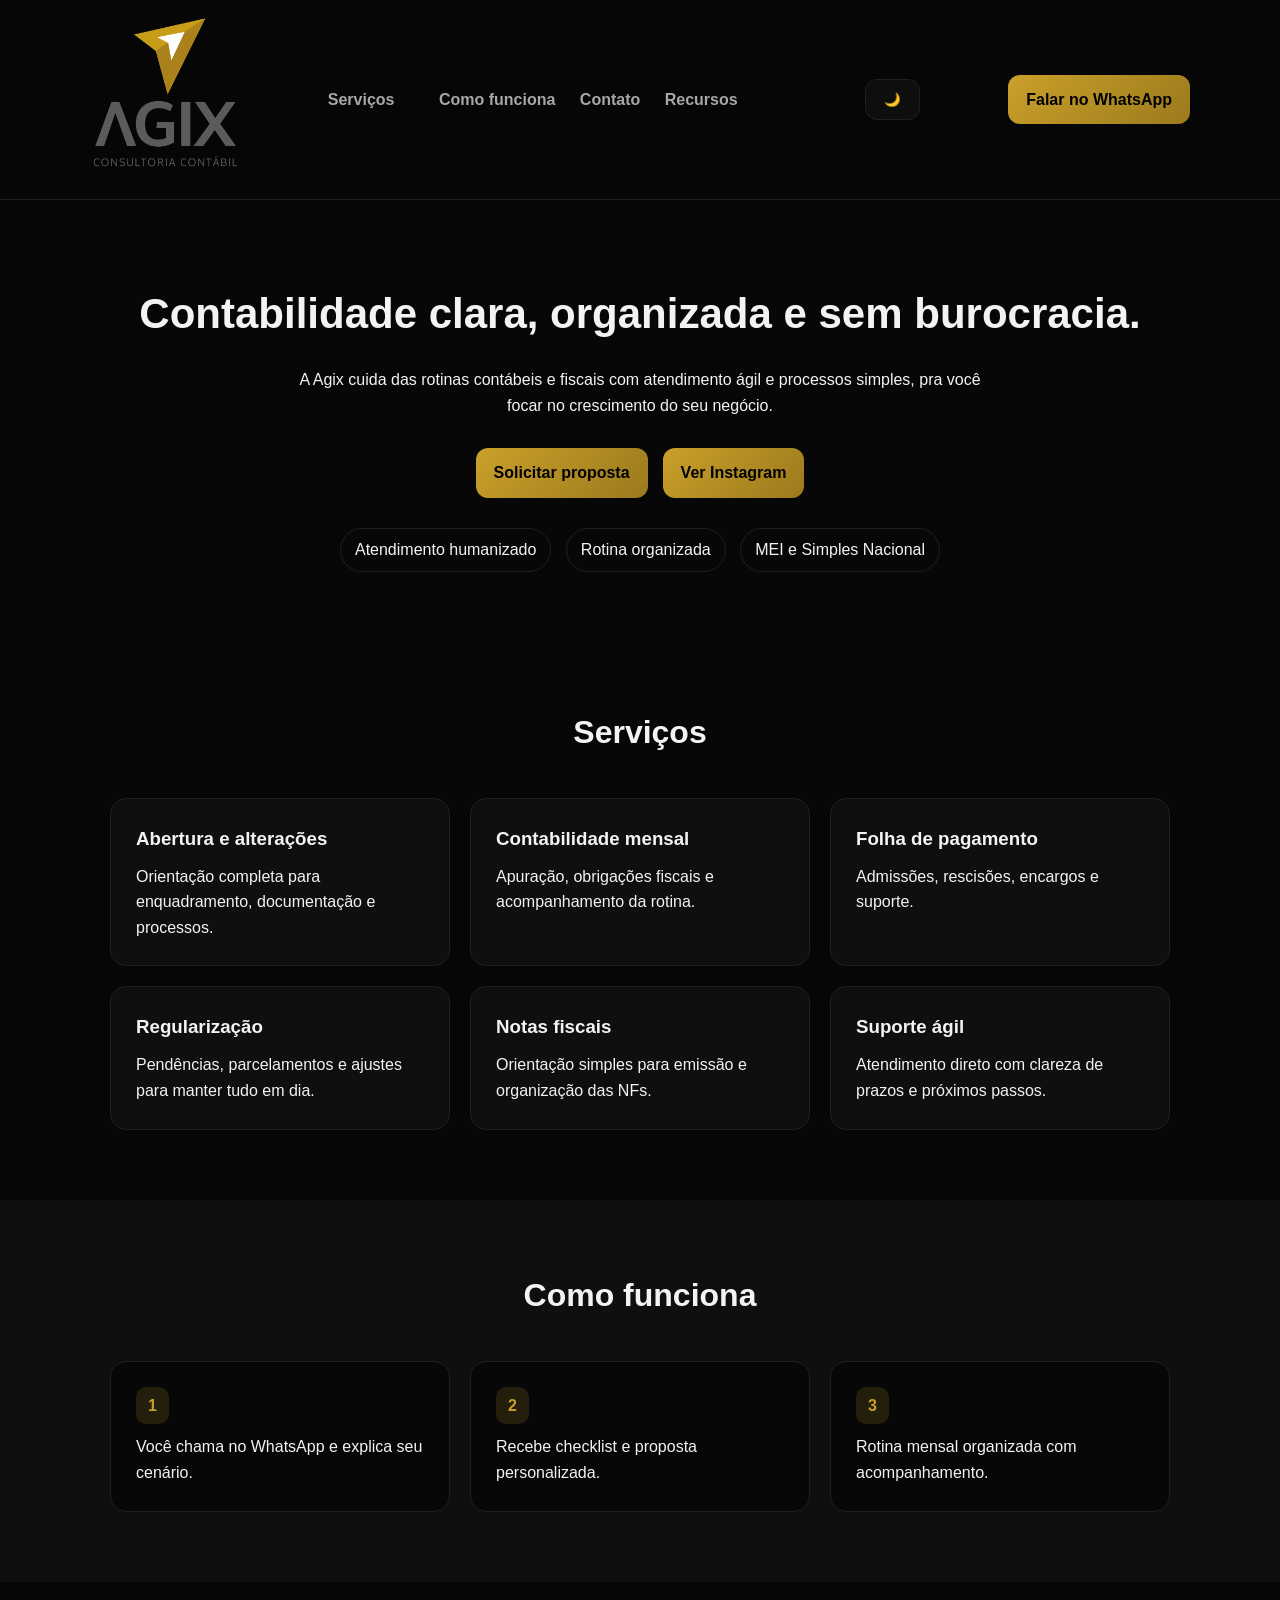
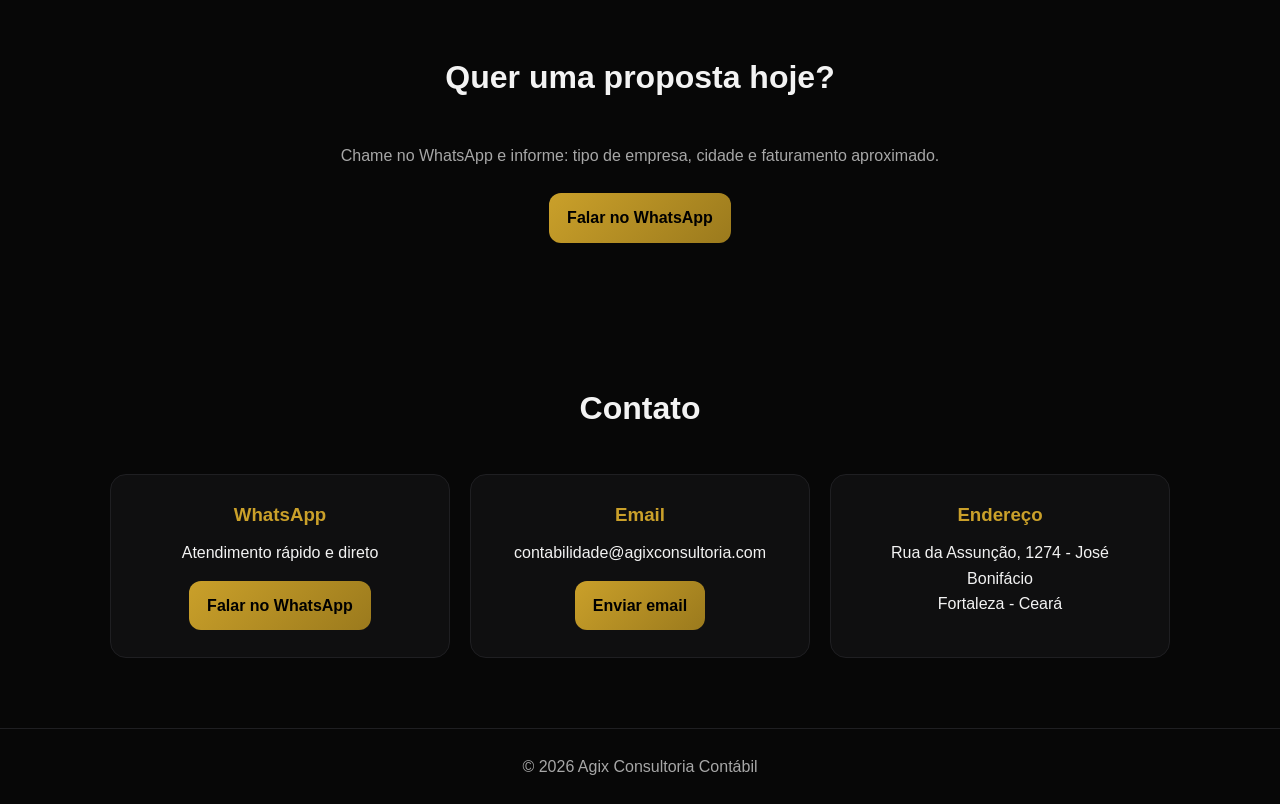
==== index.html @ efadfe0a "commit 2" ====
<!DOCTYPE html>
<html lang="pt-br">

<head>
    <meta charset="UTF-8">
    <meta name="viewport" content="width=device-width, initial-scale=1.0">
    <title>Agix Consultoria Contábil</title>
    <meta name="description" content="Agix Consultoria Contábil – contabilidade clara, organizada e sem burocracia.">

    <!-- CSS externo -->
    <link rel="stylesheet" href="style.css">

    <script>
        // Apply theme immediately to prevent flickering
        const currentTheme = localStorage.getItem('theme') || 'dark';
        if (currentTheme === 'light') {
            document.body.classList.add('light-mode');
        }
    </script>
</head>

<body>

    <!-- HEADER -->
    <header class="header">
        <div class="container header-content">
            <a href="index.html" class="brand">
                <img src="/assets/logo.png" alt="Agix Consultoria Contábil" class="logo">
            </a>
            <nav class="nav">
                <div class="dropdown">
                    <a href="#" class="dropbtn">Serviços</a>
                    <div class="dropdown-content">
                        <a href="abrir-empresa.html">Abrir empresa</a>
                    </div>
                </div>
                <a href="#como-funciona">Como funciona</a>
                <a href="#contato">Contato</a>
                <div class="dropdown">
                    <a href="#" class="dropbtn">Recursos</a>
                    <div class="dropdown-content">
                        <a href="calculator.html">Calculadora CLT x PJ</a>
                    </div>
                </div>
            </nav>

            <button id="theme-toggle" type="button" class="btn theme-toggle-btn" aria-label="Alternar tema">🌙</button>

            <a class="btn btn-primary" href="https://wa.me/55SEUNUMEROAQUI" target="_blank">
                Falar no WhatsApp
            </a>
        </div>
    </header>

    <!-- HERO -->
    <section class="hero">
        <div class="container hero-content">
            <h1>Contabilidade clara, organizada e sem burocracia.</h1>

            <p>
                A Agix cuida das rotinas contábeis e fiscais com atendimento ágil e processos simples,
                pra você focar no crescimento do seu negócio.
            </p>

            <div class="hero-buttons">
                <a class="btn btn-primary" href="https://wa.me/55SEUNUMEROAQUI" target="_blank">
                    Solicitar proposta
                </a>

                <a class="btn btn-secondary" href="https://www.instagram.com/agixconsultoria/" target="_blank">
                    Ver Instagram
                </a>
            </div>

            <div class="hero-tags">
                <span>Atendimento humanizado</span>
                <span>Rotina organizada</span>
                <span>MEI e Simples Nacional</span>
            </div>
        </div>
    </section>

    <!-- SERVIÇOS -->
    <section id="servicos" class="section offset">
        <div class="container">
            <h2>Serviços</h2>

            <div class="grid">
                <div class="card">
                    <h3>Abertura e alterações</h3>
                    <p>Orientação completa para enquadramento, documentação e processos.</p>
                </div>

                <div class="card">
                    <h3>Contabilidade mensal</h3>
                    <p>Apuração, obrigações fiscais e acompanhamento da rotina.</p>
                </div>

                <div class="card">
                    <h3>Folha de pagamento</h3>
                    <p>Admissões, rescisões, encargos e suporte.</p>
                </div>

                <div class="card">
                    <h3>Regularização</h3>
                    <p>Pendências, parcelamentos e ajustes para manter tudo em dia.</p>
                </div>

                <div class="card">
                    <h3>Notas fiscais</h3>
                    <p>Orientação simples para emissão e organização das NFs.</p>
                </div>

                <div class="card">
                    <h3>Suporte ágil</h3>
                    <p>Atendimento direto com clareza de prazos e próximos passos.</p>
                </div>
            </div>
        </div>
    </section>

    <!-- COMO FUNCIONA -->
    <section id="como-funciona" class="section section-dark offset">
        <div class="container">
            <h2>Como funciona</h2>

            <div class="steps">
                <div class="step">
                    <span>1</span>
                    <p>Você chama no WhatsApp e explica seu cenário.</p>
                </div>

                <div class="step">
                    <span>2</span>
                    <p>Recebe checklist e proposta personalizada.</p>
                </div>

                <div class="step">
                    <span>3</span>
                    <p>Rotina mensal organizada com acompanhamento.</p>
                </div>
            </div>
        </div>
    </section>

    <!-- CONTATO -->
    <section id="contato" class="section">
        <div class="container contact">
            <h2>Quer uma proposta hoje?</h2>
            <p>
                Chame no WhatsApp e informe: tipo de empresa, cidade e faturamento aproximado.
            </p>

            <a class="btn btn-primary" href="https://wa.me/55SEUNUMEROAQUI" target="_blank">
                Falar no WhatsApp
            </a>
        </div>
    </section>

    <!-- CONTATO -->
    <section id="contato" class="section offset">
        <div class="container">
            <h2>Contato</h2>

            <div class="contact-info">
                <div class="contact-item">
                    <h3>WhatsApp</h3>
                    <p>Atendimento rápido e direto</p>
                    <a class="btn btn-primary" href="https://wa.me/55SEUNUMEROAQUI" target="_blank">
                        Falar no WhatsApp
                    </a>
                </div>

                <div class="contact-item">
                    <h3>Email</h3>
                    <p>contabilidade@agixconsultoria.com</p>
                    <a class="btn btn-primary" href="mailto:contabilidade@agixconsultoria.com">
                        Enviar email
                    </a>
                </div>

                <div class="contact-item">
                    <h3>Endereço</h3>
                    <p>Rua da Assunção, 1274 - José Bonifácio<br>Fortaleza - Ceará</p>
                </div>
            </div>
        </div>
    </section>

    <!-- FOOTER -->
    <footer class="footer">
        <div class="container">
            <p>© <span id="year"></span> Agix Consultoria Contábil</p>
        </div>
    </footer>

    <script>
        document.getElementById("year").textContent = new Date().getFullYear();
    </script>

    <script>
        const themeToggle = document.getElementById('theme-toggle');
        const body = document.body;

        if (themeToggle) {
            // Set initial button text based on current theme
            const currentTheme = localStorage.getItem('theme') || 'dark';
            themeToggle.textContent = currentTheme === 'light' ? '☀️' : '🌙';

            // Toggle theme on button click
            themeToggle.addEventListener('click', () => {
                themeToggle.textContent = 'clicked';
                const isLight = body.classList.contains('light-mode');
                if (isLight) {
                    body.classList.remove('light-mode');
                    themeToggle.textContent = '🌙';
                    localStorage.setItem('theme', 'dark');
                } else {
                    body.classList.add('light-mode');
                    themeToggle.textContent = '☀️';
                    localStorage.setItem('theme', 'light');
                }
            });
        }
    </script>

</body>

</html>
---- style.css ----
:root {
    --bg: #070707;
    --surface: #0f0f10;
    --border: #1f1f22;
    --text: #f3f3f3;
    --muted: #a7a7a7;
    --gold: #caa02a;
    --gold-dark: #9b7a1d;
}

/* Light mode */
body.light-mode {
    --bg: #f8f9fa;
    --surface: #ffffff;
    --border: #e9ecef;
    --text: #212529;
    --muted: #6c757d;
    --gold: #caa02a;
    --gold-dark: #9b7a1d;
}

body.light-mode .header {
    background: rgba(255, 255, 255, 0.9);
}

* {
    margin: 0;
    padding: 0;
    box-sizing: border-box;
}

body {
    font-family: Arial, Helvetica, sans-serif;
    background: var(--bg);
    color: var(--text);
    line-height: 1.6;
}

.offset {
    scroll-margin-top: 130px;
}

.container {
    max-width: 1100px;
    margin: 0 auto;
    padding: 0 20px;
}

/* HEADER */
.header {
    position: sticky;
    top: 0;
    background: rgba(7, 7, 7, 0.9);
    border-bottom: 1px solid var(--border);
}

.header-content {
    display: flex;
    align-items: center;
    justify-content: space-between;
    padding: 15px 0;
}

.logo {
    width: 150px;
}

.nav a {
    margin-right: 20px;
    color: var(--muted);
    text-decoration: none;
    font-weight: 600;
}

.nav a:hover {
    color: var(--text);
}

/* DROPDOWN */
.dropdown {
    position: relative;
    display: inline-block;
    margin-right: 20px;
}

.dropbtn {
    color: var(--muted);
    text-decoration: none;
    font-weight: 600;
    cursor: pointer;
}

.dropbtn:hover {
    color: var(--text);
}

.dropdown-content {
    display: none;
    position: absolute;
    background-color: var(--surface);
    min-width: 250px;
    box-shadow: 0px 8px 16px 0px rgba(0, 0, 0, 0.2);
    z-index: 1;
    border: 1px solid var(--border);
    border-radius: 8px;
    opacity: 0;
    transform: translateY(-10px);
    transition: opacity 0.3s ease, transform 0.3s ease;
}

.dropdown-content a {
    color: var(--text);
    padding: 14px 18px;
    text-decoration: none;
    display: block;
    font-weight: 500;
    font-size: 14px;
}

.dropdown-content a:hover {
    background-color: var(--bg);
}

.dropdown:hover .dropdown-content {
    display: block;
    opacity: 1;
    transform: translateY(0);
}

/* BOTÕES */
.btn {
    padding: 12px 18px;
    border-radius: 12px;
    text-decoration: none;
    font-weight: bold;
    display: inline-block;
}

.btn-primary {
    background: linear-gradient(135deg, var(--gold), var(--gold-dark));
    color: #000;
}

.btn-primary:hover {
    opacity: 0.9;
    transition: background 0.3s ease, opacity 0.3s ease, transform 0.3s ease;
    transform: scale(1.05);
}

.btn-secondary {
    background: linear-gradient(135deg, var(--gold), var(--gold-dark));
    color: #000;
}

.btn-secondary:hover {
    opacity: 0.9;
    transition: background 0.3s ease, opacity 0.3s ease, transform 0.3s ease;
    transform: scale(1.05);
}

.theme-toggle-btn {
    border: 1px solid var(--border);
    background: rgba(255, 255, 255, .03);
    color: var(--text);
    transition: all 0.3s ease;
    cursor: pointer;
    position: relative;
    z-index: 11;
}

.theme-toggle-btn:hover {
    background: rgba(255, 255, 255, .05);
    transform: translateY(-2px);
    box-shadow: 0 4px 12px rgba(202, 160, 42, 0.2);
}

/* HERO */
.hero {
    padding: 80px 0 60px;
    text-align: center;
}

.hero h1 {
    font-size: 42px;
    margin-bottom: 20px;
}

.hero p {
    max-width: 700px;
    margin: 0 auto 30px;
}

.hero-buttons {
    display: flex;
    justify-content: center;
    gap: 15px;
    margin-bottom: 25px;
}

.hero-tags span {
    display: inline-block;
    border: 1px solid var(--border);
    padding: 8px 14px;
    border-radius: 999px;
    margin: 5px;
}

/* SEÇÕES */
.section {
    padding: 70px 0;
}

.section-dark {
    background: var(--surface);
}

.section h2 {
    text-align: center;
    font-size: 32px;
    margin-bottom: 40px;
}

/* GRID */
.grid {
    display: grid;
    grid-template-columns: repeat(auto-fit, minmax(260px, 1fr));
    gap: 20px;
}

.card {
    background: var(--surface);
    border: 1px solid var(--border);
    border-radius: 16px;
    padding: 25px;
}

.card h3 {
    margin-bottom: 10px;
}

/* COMO FUNCIONA */
.steps {
    display: flex;
    justify-content: space-between;
    gap: 20px;
}

.step {
    flex: 1;
    background: var(--bg);
    border: 1px solid var(--border);
    border-radius: 16px;
    padding: 25px;
}

.step span {
    display: inline-block;
    background: rgba(202, 160, 42, 0.15);
    color: var(--gold);
    border-radius: 10px;
    padding: 6px 12px;
    margin-bottom: 10px;
    font-weight: bold;
}

/* CONTATO */
.contact-info {
    display: grid;
    grid-template-columns: repeat(auto-fit, minmax(260px, 1fr));
    gap: 20px;
}

.contact-item {
    background: var(--surface);
    border: 1px solid var(--border);
    border-radius: 16px;
    padding: 25px;
    text-align: center;
}

.contact-item h3 {
    margin-bottom: 10px;
    color: var(--gold);
}

.contact-item p {
    margin-bottom: 15px;
}

/* CONTATO */
.contact {
    text-align: center;
}

.contact p {
    color: var(--muted);
    margin-bottom: 25px;
}

/* FOOTER */
.footer {
    border-top: 1px solid var(--border);
    padding: 25px 0;
    text-align: center;
    color: var(--muted);
}

/* RESPONSIVO */
@media (max-width: 900px) {
    .header-content {
        flex-direction: column;
        gap: 15px;
    }

    .steps {
        flex-direction: column;
    }

    .hero h1 {
        font-size: 32px;
    }
}
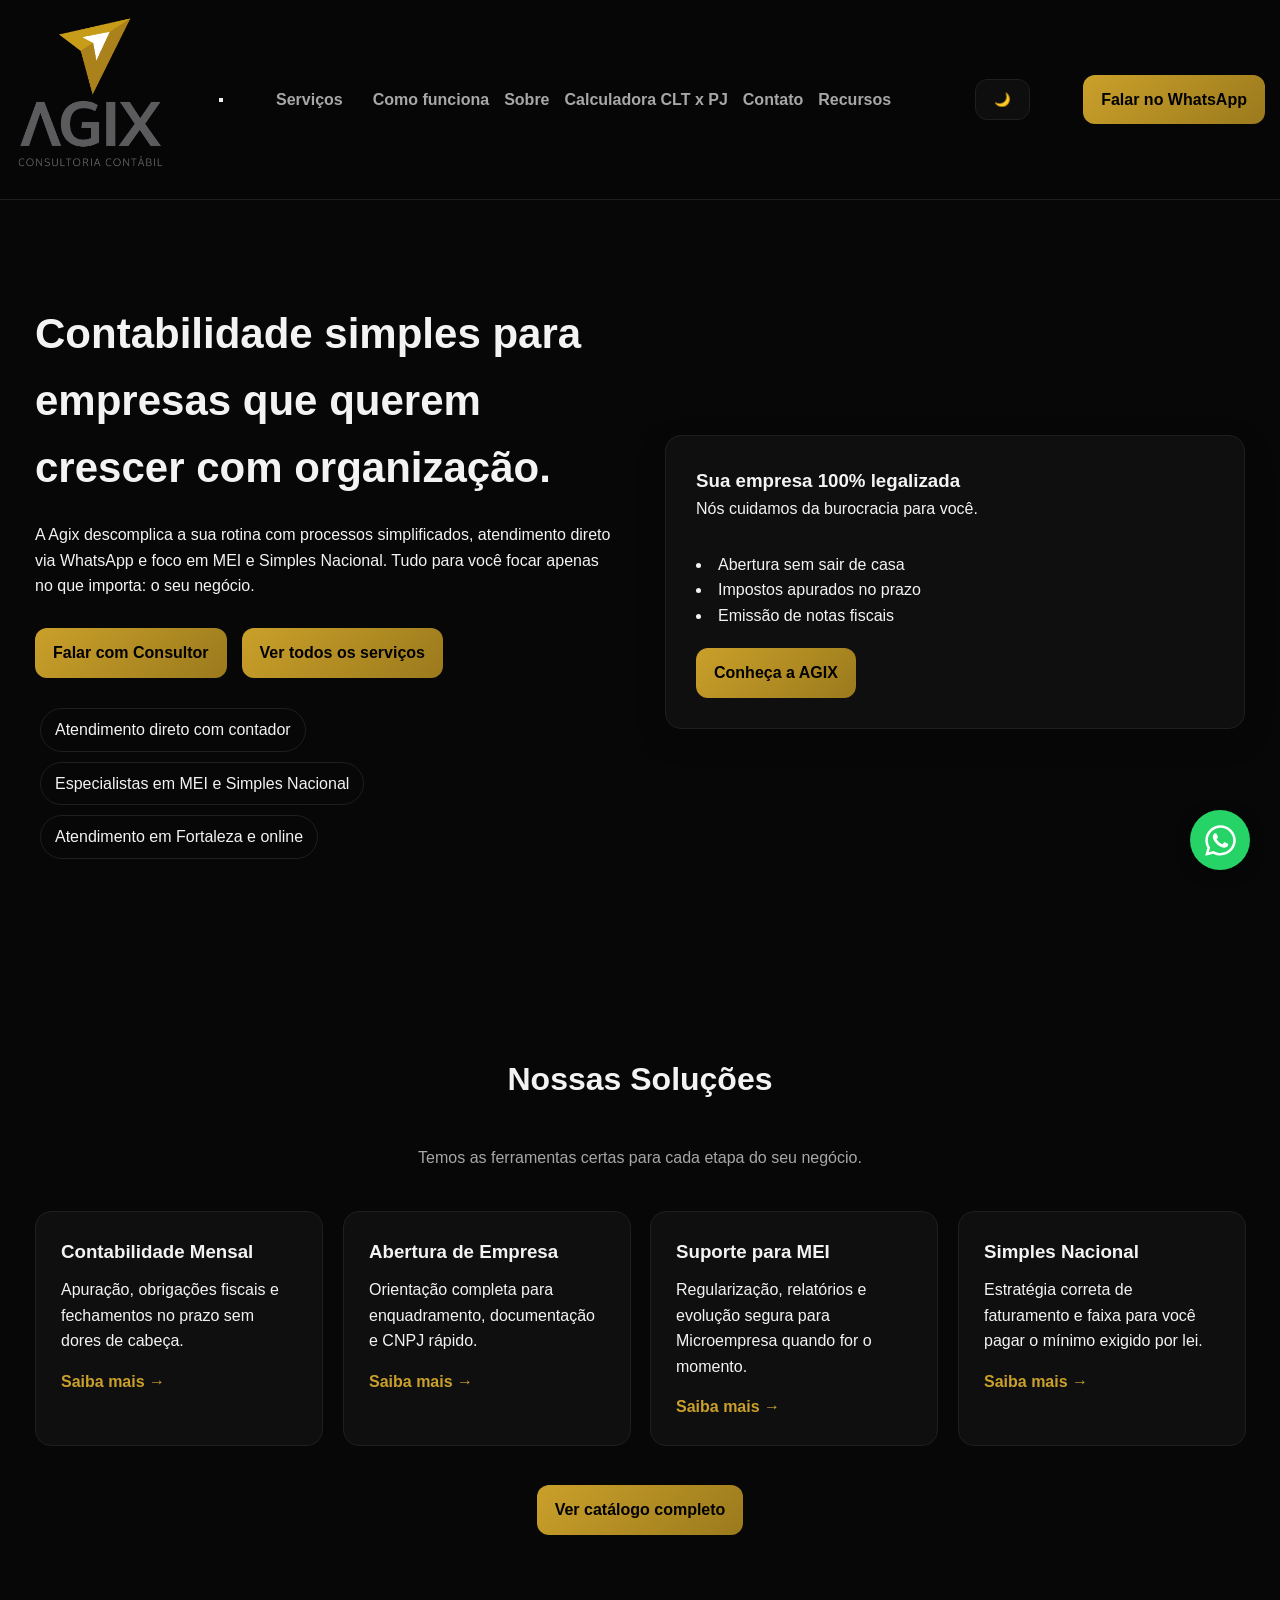
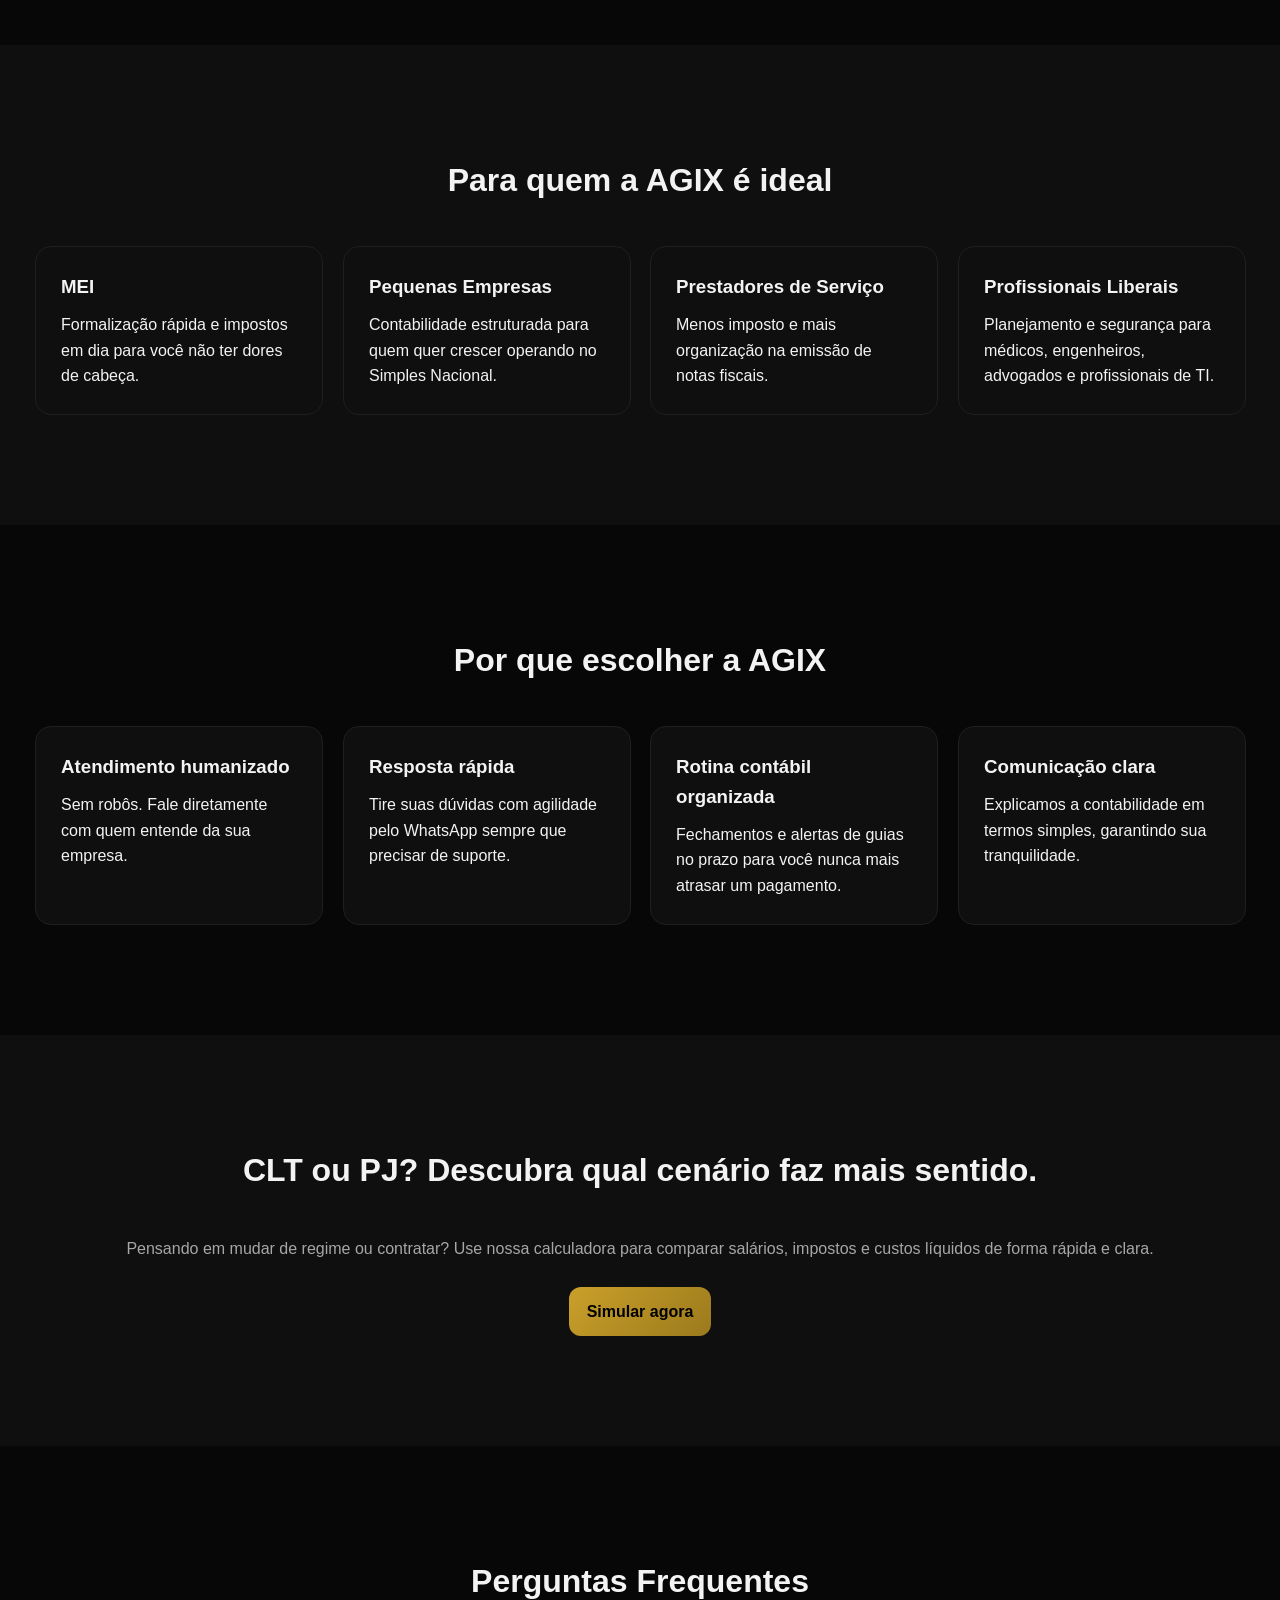
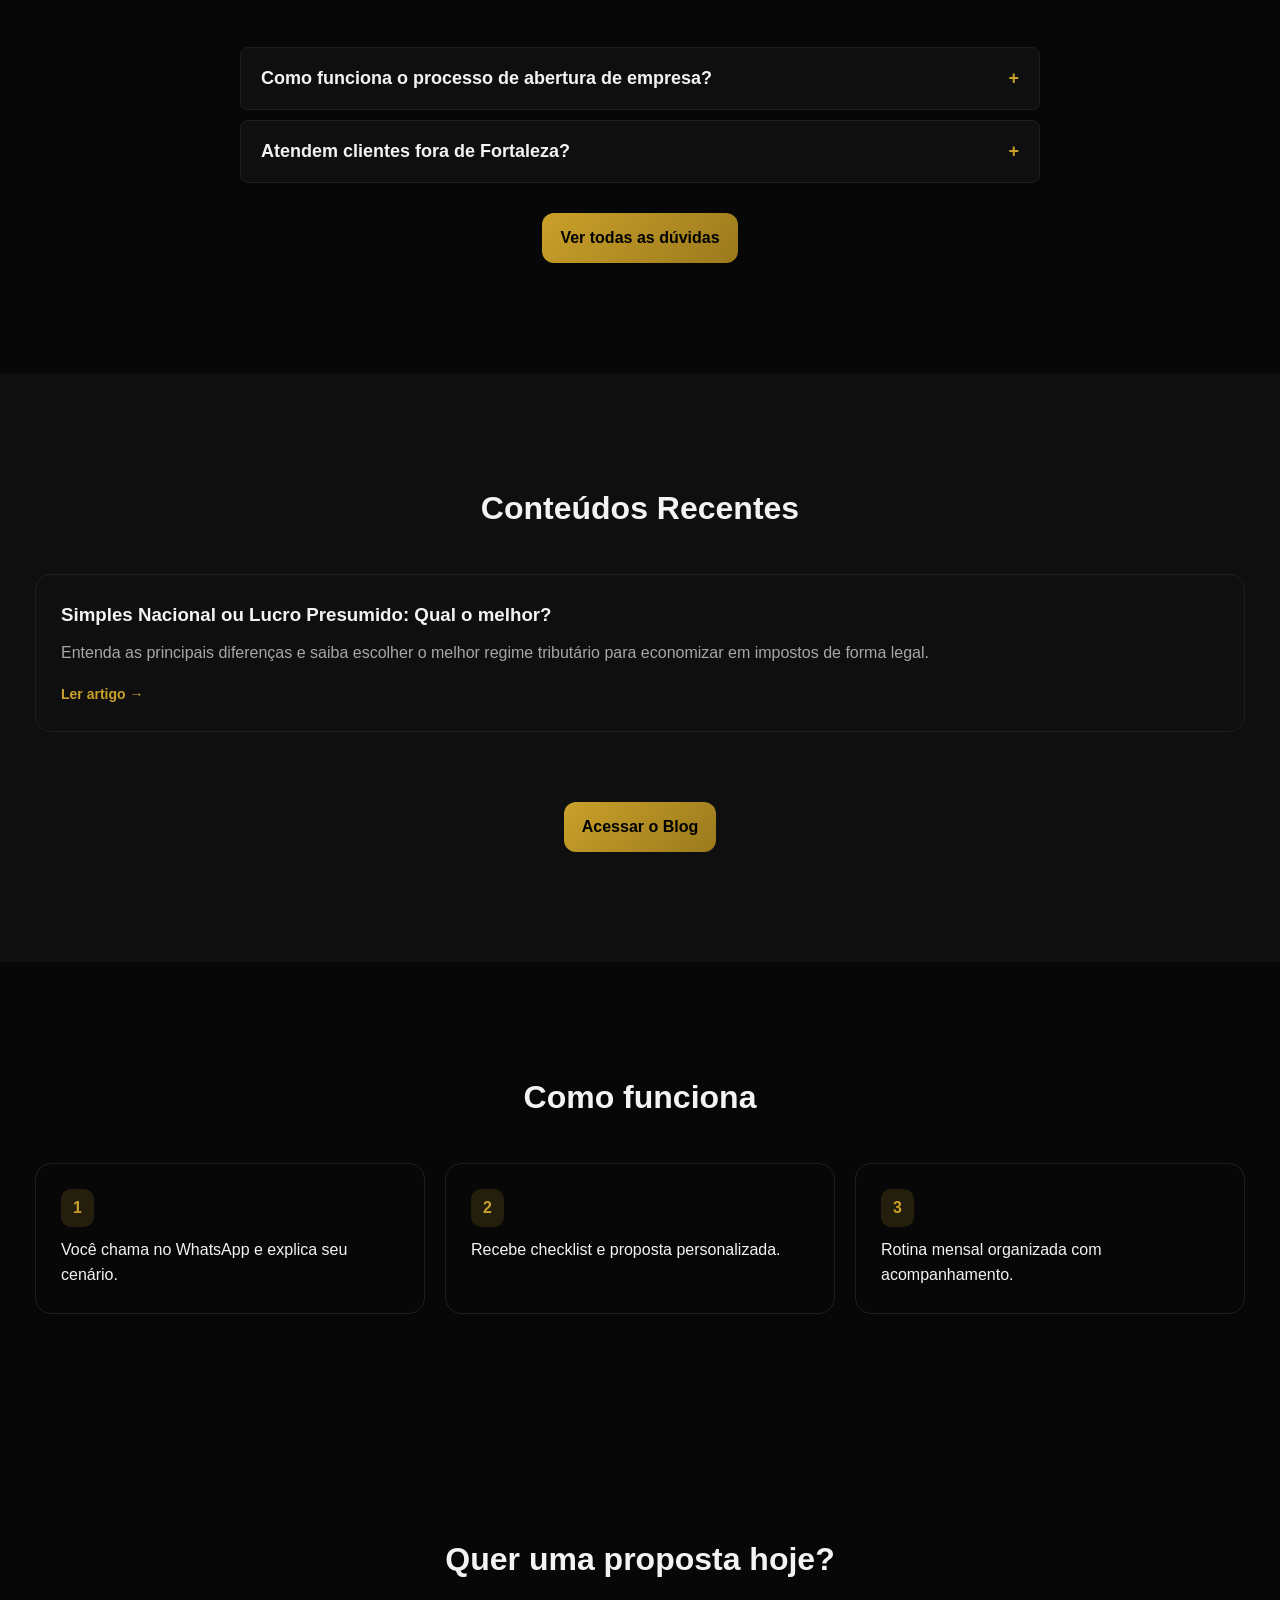
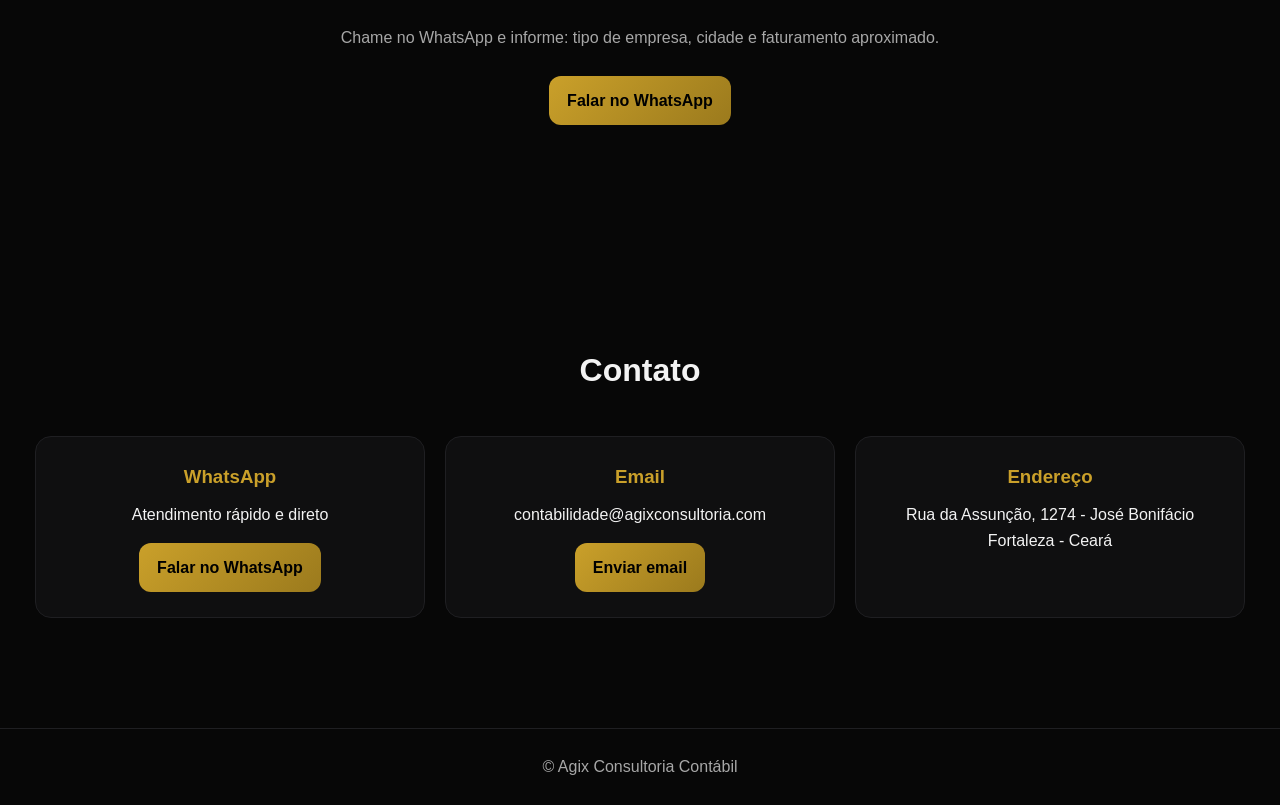
==== commit cf15bef2: "mvp finished" ====
--- a/index.html
+++ b/index.html
@@ -5,16 +5,19 @@
     <meta charset="UTF-8">
     <meta name="viewport" content="width=device-width, initial-scale=1.0">
     <title>Agix Consultoria Contábil</title>
-    <meta name="description" content="Agix Consultoria Contábil – contabilidade clara, organizada e sem burocracia.">
+    <meta name="description" content="Agix Consultoria Contábil – Contabilidade em Fortaleza com serviços para MEI, Simples Nacional e atendimento ágil pelo WhatsApp.">
 
     <!-- CSS externo -->
     <link rel="stylesheet" href="style.css">
+
+    <!-- Swiper CSS -->
+    <link rel="stylesheet" href="https://cdn.jsdelivr.net/npm/swiper@11/swiper-bundle.min.css"/>
 
     <script>
         // Apply theme immediately to prevent flickering
         const currentTheme = localStorage.getItem('theme') || 'dark';
         if (currentTheme === 'light') {
-            document.body.classList.add('light-mode');
+            document.documentElement.classList.add('light-mode');
         }
     </script>
 </head>
@@ -29,13 +32,20 @@
             </a>
             <nav class="nav">
                 <div class="dropdown">
-                    <a href="#" class="dropbtn">Serviços</a>
+                    <a href="servicos.html" class="dropbtn">Serviços</a>
                     <div class="dropdown-content">
-                        <a href="abrir-empresa.html">Abrir empresa</a>
-                    </div>
-                </div>
-                <a href="#como-funciona">Como funciona</a>
-                <a href="#contato">Contato</a>
+                        <a href="servicos/contabilidade-mensal.html">Contabilidade Mensal</a>
+                        <a href="servicos/abertura-alteracao.html">Abertura de Empresa</a>
+                        <a href="servicos/suporte-mei.html">Suporte MEI</a>
+                        <a href="servicos/suporte-simples.html">Simples Nacional</a>
+                        <a href="servicos/contabilidade-construcao.html">Para Construção</a>
+                        <a href="servicos.html" style="border-top: 1px solid var(--border); font-weight: bold; color: var(--gold);">Ver todos</a>
+                    </div>
+                </div>
+                <a href="index.html#como-funciona">Como funciona</a>
+                <a href="sobre.html">Sobre</a>
+                <a href="calculator.html">Calculadora CLT x PJ</a>
+                <a href="contato.html">Contato</a>
                 <div class="dropdown">
                     <a href="#" class="dropbtn">Recursos</a>
                     <div class="dropdown-content">
@@ -46,96 +56,243 @@
 
             <button id="theme-toggle" type="button" class="btn theme-toggle-btn" aria-label="Alternar tema">🌙</button>
 
-            <a class="btn btn-primary" href="https://wa.me/55SEUNUMEROAQUI" target="_blank">
+            <a class="btn btn-primary" href="https://wa.me/5585981055441?text=Ol%C3%A1%21%20Vim%20pelo%20site%20e%20quero%20organizar%20a%20contabilidade%20da%20minha%20empresa.%20Pode%20me%20explicar%20como%20funciona%20o%20atendimento%3F" target="_blank">
                 Falar no WhatsApp
             </a>
         </div>
     </header>
 
-    <!-- HERO -->
-    <section class="hero">
-        <div class="container hero-content">
-            <h1>Contabilidade clara, organizada e sem burocracia.</h1>
-
+    <!-- HERO EXPANDIDO -->
+    <section class="hero hero-home reveal-group">
+        <div class="container hero-split">
+            <div>
+                <h1 class="reveal-fade">Contabilidade simples para empresas que querem crescer com organização.</h1>
+                <p class="reveal-item">
+                    A Agix descomplica a sua rotina com processos simplificados, atendimento direto via WhatsApp e foco em MEI e Simples Nacional. Tudo para você focar apenas no que importa: o seu negócio.
+                </p>
+
+                <div class="hero-buttons reveal-item">
+                    <a class="btn btn-primary" href="https://wa.me/5585981055441?text=Ol%C3%A1%21%20Vim%20pelo%20site%20e%20quero%20organizar%20a%20contabilidade%20da%20minha%20empresa.%20Pode%20me%20explicar%20como%20funciona%20o%20atendimento%3F" target="_blank">
+                        Falar com Consultor
+                    </a>
+                    <a class="btn btn-secondary" href="servicos.html">
+                        Ver todos os serviços
+                    </a>
+                </div>
+
+                <div class="hero-tags reveal-item">
+                    <span>Atendimento direto com contador</span>
+                    <span>Especialistas em MEI e Simples Nacional</span>
+                    <span>Atendimento em Fortaleza e online</span>
+                </div>
+            </div>
+            <aside class="hero-box reveal-item">
+                <h3>Sua empresa 100% legalizada</h3>
+                <p>Nós cuidamos da burocracia para você.</p>
+                <ul style="text-align: left; list-style-position: inside; margin-bottom: 20px;">
+                    <li>Abertura sem sair de casa</li>
+                    <li>Impostos apurados no prazo</li>
+                    <li>Emissão de notas fiscais</li>
+                </ul>
+                <a class="btn btn-primary btn-block" href="sobre.html">
+                    Conheça a AGIX
+                </a>
+            </aside>
+        </div>
+    </section>
+
+    <!-- SERVIÇOS PRINCIPAIS -->
+    <section id="servicos" class="section offset">
+        <div class="container reveal-group">
+            <h2 class="reveal-fade text-center">Nossas Soluções</h2>
+            <p class="section-sub text-center reveal-item" style="margin-bottom: 40px; color: var(--muted); text-align: center;">Temos as ferramentas certas para cada etapa do seu negócio.</p>
+
+            <div class="grid">
+                <div class="card reveal-item">
+                    <h3>Contabilidade Mensal</h3>
+                    <p>Apuração, obrigações fiscais e fechamentos no prazo sem dores de cabeça.</p>
+                    <a href="servicos/contabilidade-mensal.html" class="link-saiba-mais" style="color: var(--gold); text-decoration: none; font-weight: bold; margin-top: 15px; display: inline-block;">Saiba mais &rarr;</a>
+                </div>
+
+                <div class="card reveal-item">
+                    <h3>Abertura de Empresa</h3>
+                    <p>Orientação completa para enquadramento, documentação e CNPJ rápido.</p>
+                    <a href="servicos/abertura-alteracao.html" class="link-saiba-mais" style="color: var(--gold); text-decoration: none; font-weight: bold; margin-top: 15px; display: inline-block;">Saiba mais &rarr;</a>
+                </div>
+
+                <div class="card reveal-item">
+                    <h3>Suporte para MEI</h3>
+                    <p>Regularização, relatórios e evolução segura para Microempresa quando for o momento.</p>
+                    <a href="servicos/suporte-mei.html" class="link-saiba-mais" style="color: var(--gold); text-decoration: none; font-weight: bold; margin-top: 15px; display: inline-block;">Saiba mais &rarr;</a>
+                </div>
+
+                <div class="card reveal-item">
+                    <h3>Simples Nacional</h3>
+                    <p>Estratégia correta de faturamento e faixa para você pagar o mínimo exigido por lei.</p>
+                    <a href="servicos/suporte-simples.html" class="link-saiba-mais" style="color: var(--gold); text-decoration: none; font-weight: bold; margin-top: 15px; display: inline-block;">Saiba mais &rarr;</a>
+                </div>
+            </div>
+            
+            <div class="reveal-item" style="text-align: center; margin-top: 40px;">
+                <a class="btn btn-secondary" href="servicos.html">Ver catálogo completo</a>
+            </div>
+        </div>
+    </section>
+
+    <!-- PARA QUEM -->
+    <section class="section section-dark offset">
+        <div class="container reveal-group">
+            <h2 class="reveal-fade">Para quem a AGIX é ideal</h2>
+            <div class="grid">
+                <div class="card reveal-item">
+                    <h3>MEI</h3>
+                    <p>Formalização rápida e impostos em dia para você não ter dores de cabeça.</p>
+                </div>
+                <div class="card reveal-item">
+                    <h3>Pequenas Empresas</h3>
+                    <p>Contabilidade estruturada para quem quer crescer operando no Simples Nacional.</p>
+                </div>
+                <div class="card reveal-item">
+                    <h3>Prestadores de Serviço</h3>
+                    <p>Menos imposto e mais organização na emissão de notas fiscais.</p>
+                </div>
+                <div class="card reveal-item">
+                    <h3>Profissionais Liberais</h3>
+                    <p>Planejamento e segurança para médicos, engenheiros, advogados e profissionais de TI.</p>
+                </div>
+            </div>
+        </div>
+    </section>
+
+    <!-- POR QUE ESCOLHER A AGIX -->
+    <section class="section offset">
+        <div class="container reveal-group">
+            <h2 class="reveal-fade">Por que escolher a AGIX</h2>
+            <div class="grid">
+                <div class="card reveal-item">
+                    <h3>Atendimento humanizado</h3>
+                    <p>Sem robôs. Fale diretamente com quem entende da sua empresa.</p>
+                </div>
+                <div class="card reveal-item">
+                    <h3>Resposta rápida</h3>
+                    <p>Tire suas dúvidas com agilidade pelo WhatsApp sempre que precisar de suporte.</p>
+                </div>
+                <div class="card reveal-item">
+                    <h3>Rotina contábil organizada</h3>
+                    <p>Fechamentos e alertas de guias no prazo para você nunca mais atrasar um pagamento.</p>
+                </div>
+                <div class="card reveal-item">
+                    <h3>Comunicação clara</h3>
+                    <p>Explicamos a contabilidade em termos simples, garantindo sua tranquilidade.</p>
+                </div>
+            </div>
+        </div>
+    </section>
+
+    <!-- CLT VS PJ PROMO -->
+    <section class="section section-dark offset">
+        <div class="container contact reveal-group">
+            <h2 class="reveal-item">CLT ou PJ? Descubra qual cenário faz mais sentido.</h2>
             <p>
-                A Agix cuida das rotinas contábeis e fiscais com atendimento ágil e processos simples,
-                pra você focar no crescimento do seu negócio.
+                Pensando em mudar de regime ou contratar? Use nossa calculadora para comparar salários, impostos e custos líquidos de forma rápida e clara.
             </p>
-
-            <div class="hero-buttons">
-                <a class="btn btn-primary" href="https://wa.me/55SEUNUMEROAQUI" target="_blank">
-                    Solicitar proposta
-                </a>
-
-                <a class="btn btn-secondary" href="https://www.instagram.com/agixconsultoria/" target="_blank">
-                    Ver Instagram
-                </a>
-            </div>
-
-            <div class="hero-tags">
-                <span>Atendimento humanizado</span>
-                <span>Rotina organizada</span>
-                <span>MEI e Simples Nacional</span>
-            </div>
-        </div>
-    </section>
-
-    <!-- SERVIÇOS -->
-    <section id="servicos" class="section offset">
-        <div class="container">
-            <h2>Serviços</h2>
-
-            <div class="grid">
-                <div class="card">
-                    <h3>Abertura e alterações</h3>
-                    <p>Orientação completa para enquadramento, documentação e processos.</p>
-                </div>
-
-                <div class="card">
-                    <h3>Contabilidade mensal</h3>
-                    <p>Apuração, obrigações fiscais e acompanhamento da rotina.</p>
-                </div>
-
-                <div class="card">
-                    <h3>Folha de pagamento</h3>
-                    <p>Admissões, rescisões, encargos e suporte.</p>
-                </div>
-
-                <div class="card">
-                    <h3>Regularização</h3>
-                    <p>Pendências, parcelamentos e ajustes para manter tudo em dia.</p>
-                </div>
-
-                <div class="card">
-                    <h3>Notas fiscais</h3>
-                    <p>Orientação simples para emissão e organização das NFs.</p>
-                </div>
-
-                <div class="card">
-                    <h3>Suporte ágil</h3>
-                    <p>Atendimento direto com clareza de prazos e próximos passos.</p>
-                </div>
+            <a class="btn btn-primary" href="calculator.html">
+                Simular agora
+            </a>
+        </div>
+    </section>
+
+    <!-- FAQ PREVIEW -->
+    <section class="section offset">
+        <div class="container reveal-group">
+            <h2 class="text-center reveal-fade">Perguntas Frequentes</h2>
+            
+            <div class="accordion-container" style="max-width: 800px; margin: 0 auto;">
+                <div class="accordion-item" style="border: 1px solid var(--border); border-radius: 8px; margin-bottom: 10px; overflow: hidden; background: var(--surface);">
+                    <button class="accordion-header" style="width: 100%; padding: 20px; text-align: left; background: none; border: none; font-size: 18px; font-weight: bold; color: var(--text); cursor: pointer; display: flex; justify-content: space-between; align-items: center;">
+                        Como funciona o processo de abertura de empresa?
+                        <span style="color: var(--gold);">+</span>
+                    </button>
+                    <div class="accordion-content" style="padding: 0 20px; max-height: 0; overflow: hidden; transition: max-height 0.3s ease;">
+                        <p style="padding-bottom: 20px; color: var(--muted);">Você entra em contato pelo WhatsApp, entendemos seu negócio e cuidamos de todo o registro nos órgãos necessários. Sem burocracia para você.</p>
+                    </div>
+                </div>
+
+                <div class="accordion-item" style="border: 1px solid var(--border); border-radius: 8px; margin-bottom: 10px; overflow: hidden; background: var(--surface);">
+                    <button class="accordion-header" style="width: 100%; padding: 20px; text-align: left; background: none; border: none; font-size: 18px; font-weight: bold; color: var(--text); cursor: pointer; display: flex; justify-content: space-between; align-items: center;">
+                        Atendem clientes fora de Fortaleza?
+                        <span style="color: var(--gold);">+</span>
+                    </button>
+                    <div class="accordion-content" style="padding: 0 20px; max-height: 0; overflow: hidden; transition: max-height 0.3s ease;">
+                        <p style="padding-bottom: 20px; color: var(--muted);">Sim! Nossa contabilidade é digital. Atendemos empresas em todo o Brasil com o mesmo nível de proximidade e segurança.</p>
+                    </div>
+                </div>
+            </div>
+            
+            <div style="text-align: center; margin-top: 30px;">
+                <a class="btn btn-secondary" href="faq.html">Ver todas as dúvidas</a>
+            </div>
+        </div>
+    </section>
+
+    <!-- BLOG PREVIEW -->
+    <section class="section section-dark offset">
+        <div class="container reveal-group">
+            <h2 class="reveal-fade">Conteúdos Recentes</h2>
+            
+            <div class="swiper blog-swiper reveal-item" style="padding-bottom: 50px;">
+                <div class="swiper-wrapper">
+                    <div class="swiper-slide">
+                        <a href="#" class="card" style="text-decoration: none; display: block; height: 100%;">
+                    <h3 style="color: var(--text);">Simples Nacional ou Lucro Presumido: Qual o melhor?</h3>
+                    <p style="color: var(--muted); margin-bottom: 15px;">Entenda as principais diferenças e saiba escolher o melhor regime tributário para economizar em impostos de forma legal.</p>
+                    <span style="color: var(--gold); font-weight: bold; font-size: 14px;">Ler artigo &rarr;</span>
+                        </a>
+                    </div>
+                    
+                    <div class="swiper-slide">
+                        <a href="#" class="card" style="text-decoration: none; display: block; height: 100%;">
+                    <h3 style="color: var(--text);">Os 5 erros que mais geram multas para empreendedores</h3>
+                    <p style="color: var(--muted); margin-bottom: 15px;">Muitos empresários pagam multas por pura falta de organização. Veja o que evitar na rotina do seu negócio.</p>
+                    <span style="color: var(--gold); font-weight: bold; font-size: 14px;">Ler artigo &rarr;</span>
+                        </a>
+                    </div>
+
+                    <div class="swiper-slide">
+                        <a href="#" class="card" style="text-decoration: none; display: block; height: 100%;">
+                            <h3 style="color: var(--text);">Guia Definitivo do MEI em 2026</h3>
+                            <p style="color: var(--muted); margin-bottom: 15px;">Limites de faturamento, mudança de faixa e obrigações. Tudo o que o microempreendedor precisa saber hoje.</p>
+                            <span style="color: var(--gold); font-weight: bold; font-size: 14px;">Ler artigo &rarr;</span>
+                        </a>
+                    </div>
+                </div>
+                <!-- Pagination -->
+                <div class="swiper-pagination"></div>
+            </div>
+
+            <div class="reveal-item" style="text-align: center; margin-top: 20px;">
+                <a class="btn btn-secondary" href="blog.html">Acessar o Blog</a>
             </div>
         </div>
     </section>
 
     <!-- COMO FUNCIONA -->
-    <section id="como-funciona" class="section section-dark offset">
-        <div class="container">
-            <h2>Como funciona</h2>
+    <section id="como-funciona" class="section offset">
+        <div class="container reveal-group">
+            <h2 class="reveal-fade">Como funciona</h2>
 
             <div class="steps">
-                <div class="step">
+                <div class="step reveal-item">
                     <span>1</span>
                     <p>Você chama no WhatsApp e explica seu cenário.</p>
                 </div>
 
-                <div class="step">
+                <div class="step reveal-item">
                     <span>2</span>
                     <p>Recebe checklist e proposta personalizada.</p>
                 </div>
 
-                <div class="step">
+                <div class="step reveal-item">
                     <span>3</span>
                     <p>Rotina mensal organizada com acompanhamento.</p>
                 </div>
@@ -143,15 +300,15 @@
         </div>
     </section>
 
-    <!-- CONTATO -->
-    <section id="contato" class="section">
-        <div class="container contact">
-            <h2>Quer uma proposta hoje?</h2>
+    <!-- PROPOSTA -->
+    <section id="proposta" class="section">
+        <div class="container contact reveal-group">
+            <h2 class="reveal-item">Quer uma proposta hoje?</h2>
             <p>
                 Chame no WhatsApp e informe: tipo de empresa, cidade e faturamento aproximado.
             </p>
 
-            <a class="btn btn-primary" href="https://wa.me/55SEUNUMEROAQUI" target="_blank">
+            <a class="btn btn-primary" href="https://wa.me/5585981055441?text=Ol%C3%A1%21%20Vim%20pelo%20site%20e%20quero%20organizar%20a%20contabilidade%20da%20minha%20empresa.%20Pode%20me%20explicar%20como%20funciona%20o%20atendimento%3F" target="_blank">
                 Falar no WhatsApp
             </a>
         </div>
@@ -159,19 +316,19 @@
 
     <!-- CONTATO -->
     <section id="contato" class="section offset">
-        <div class="container">
-            <h2>Contato</h2>
+        <div class="container reveal-group">
+            <h2 class="reveal-fade">Contato</h2>
 
             <div class="contact-info">
-                <div class="contact-item">
+                <div class="contact-item reveal-item">
                     <h3>WhatsApp</h3>
                     <p>Atendimento rápido e direto</p>
-                    <a class="btn btn-primary" href="https://wa.me/55SEUNUMEROAQUI" target="_blank">
+                    <a class="btn btn-primary" href="https://wa.me/5585981055441?text=Ol%C3%A1%21%20Vim%20pelo%20site%20e%20quero%20organizar%20a%20contabilidade%20da%20minha%20empresa.%20Pode%20me%20explicar%20como%20funciona%20o%20atendimento%3F" target="_blank">
                         Falar no WhatsApp
                     </a>
                 </div>
 
-                <div class="contact-item">
+                <div class="contact-item reveal-item">
                     <h3>Email</h3>
                     <p>contabilidade@agixconsultoria.com</p>
                     <a class="btn btn-primary" href="mailto:contabilidade@agixconsultoria.com">
@@ -179,7 +336,7 @@
                     </a>
                 </div>
 
-                <div class="contact-item">
+                <div class="contact-item reveal-item">
                     <h3>Endereço</h3>
                     <p>Rua da Assunção, 1274 - José Bonifácio<br>Fortaleza - Ceará</p>
                 </div>
@@ -194,35 +351,13 @@
         </div>
     </footer>
 
-    <script>
-        document.getElementById("year").textContent = new Date().getFullYear();
-    </script>
-
-    <script>
-        const themeToggle = document.getElementById('theme-toggle');
-        const body = document.body;
-
-        if (themeToggle) {
-            // Set initial button text based on current theme
-            const currentTheme = localStorage.getItem('theme') || 'dark';
-            themeToggle.textContent = currentTheme === 'light' ? '☀️' : '🌙';
-
-            // Toggle theme on button click
-            themeToggle.addEventListener('click', () => {
-                themeToggle.textContent = 'clicked';
-                const isLight = body.classList.contains('light-mode');
-                if (isLight) {
-                    body.classList.remove('light-mode');
-                    themeToggle.textContent = '🌙';
-                    localStorage.setItem('theme', 'dark');
-                } else {
-                    body.classList.add('light-mode');
-                    themeToggle.textContent = '☀️';
-                    localStorage.setItem('theme', 'light');
-                }
-            });
-        }
-    </script>
+    <!-- Botão Flutuante WhatsApp -->
+    <a href="https://wa.me/5585981055441?text=Ol%C3%A1%21%20Vim%20pelo%20site%20e%20quero%20organizar%20a%20contabilidade%20da%20minha%20empresa.%20Pode%20me%20explicar%20como%20funciona%20o%20atendimento%3F" class="floating-wa" target="_blank" aria-label="Falar com a Agix no WhatsApp">
+        <svg xmlns="http://www.w3.org/2000/svg" viewBox="0 0 448 512"><!--!Font Awesome Free 6.4.0 by @fontawesome - https://fontawesome.com License - https://fontawesome.com/license/free (Icons: CC BY 4.0, Fonts: SIL OFL 1.1, Code: MIT License) Copyright 2023 Fonticons, Inc.--><path d="M380.9 97.1C339 55.1 283.2 32 223.9 32c-122.4 0-222 99.6-222 222 0 39.1 10.2 77.3 29.6 111L0 480l117.7-30.9c32.4 17.7 68.9 27 106.1 27h.1c122.3 0 224.1-99.6 224.1-222 0-59.3-25.2-115-67.1-157zm-157 341.6c-33.2 0-65.7-8.9-94-25.7l-6.7-4-69.8 18.3L72 359.2l-4.4-7c-18.5-29.4-28.2-63.3-28.2-98.2 0-101.7 82.8-184.5 184.6-184.5 49.3 0 95.6 19.2 130.4 54.1 34.8 34.9 56.2 81.2 56.1 130.5 0 101.8-84.9 184.6-186.6 184.6zm101.2-138.2c-5.5-2.8-32.8-16.2-37.9-18-5.1-1.9-8.8-2.8-12.5 2.8-3.7 5.6-14.3 18-17.6 21.8-3.2 3.7-6.5 4.2-12 1.4-32.6-16.3-54-29.1-75.5-66-5.7-9.8 5.7-9.1 16.3-30.3 1.8-3.7.9-6.9-.5-9.7-1.4-2.8-12.5-30.1-17.1-41.2-4.5-10.8-9.1-9.3-12.5-9.5-3.2-.2-6.9-.2-10.6-.2-3.7 0-9.7 1.4-14.8 6.9-5.1 5.6-19.4 19-19.4 46.3 0 27.3 19.9 53.7 22.6 57.4 2.8 3.7 39.1 59.7 94.8 83.8 35.2 15.2 49 16.5 66.6 13.9 10.7-1.6 32.8-13.4 37.4-26.4 4.6-13 4.6-24.1 3.2-26.4-1.3-2.5-5-3.9-10.5-6.6z" fill="currentColor"/></svg>
+    </a>
+
+    <script src="theme.js"></script>
+    <script src="js/main.js"></script>
 
 </body>
 
--- a/style.css
+++ b/style.css
@@ -8,8 +8,12 @@
     --gold-dark: #9b7a1d;
 }
 
+html {
+    scroll-behavior: smooth;
+}
+
 /* Light mode */
-body.light-mode {
+html.light-mode {
     --bg: #f8f9fa;
     --surface: #ffffff;
     --border: #e9ecef;
@@ -19,7 +23,7 @@
     --gold-dark: #9b7a1d;
 }
 
-body.light-mode .header {
+html.light-mode .header {
     background: rgba(255, 255, 255, 0.9);
 }
 
@@ -34,6 +38,7 @@
     background: var(--bg);
     color: var(--text);
     line-height: 1.6;
+    transition: background-color 0.3s ease, color 0.3s ease;
 }
 
 .offset {
@@ -41,7 +46,7 @@
 }
 
 .container {
-    max-width: 1100px;
+    max-width: 1250px;
     margin: 0 auto;
     padding: 0 20px;
 }
@@ -52,6 +57,9 @@
     top: 0;
     background: rgba(7, 7, 7, 0.9);
     border-bottom: 1px solid var(--border);
+    z-index: 1000;
+    backdrop-filter: blur(8px);
+    transition: background-color 0.3s ease, border-color 0.3s ease;
 }
 
 .header-content {
@@ -59,14 +67,20 @@
     align-items: center;
     justify-content: space-between;
     padding: 15px 0;
+    gap: 15px;
 }
 
 .logo {
     width: 150px;
 }
 
+.nav {
+    display: flex;
+    align-items: center;
+}
+
 .nav a {
-    margin-right: 20px;
+    margin-right: 15px;
     color: var(--muted);
     text-decoration: none;
     font-weight: 600;
@@ -80,7 +94,7 @@
 .dropdown {
     position: relative;
     display: inline-block;
-    margin-right: 20px;
+    margin-right: 15px;
 }
 
 .dropbtn {
@@ -95,7 +109,7 @@
 }
 
 .dropdown-content {
-    display: none;
+    visibility: hidden;
     position: absolute;
     background-color: var(--surface);
     min-width: 250px;
@@ -105,7 +119,7 @@
     border-radius: 8px;
     opacity: 0;
     transform: translateY(-10px);
-    transition: opacity 0.3s ease, transform 0.3s ease;
+    transition: opacity 0.3s ease, transform 0.3s ease, visibility 0.3s;
 }
 
 .dropdown-content a {
@@ -122,7 +136,7 @@
 }
 
 .dropdown:hover .dropdown-content {
-    display: block;
+    visibility: visible;
     opacity: 1;
     transform: translateY(0);
 }
@@ -131,6 +145,7 @@
 .btn {
     padding: 12px 18px;
     border-radius: 12px;
+    text-align: center;
     text-decoration: none;
     font-weight: bold;
     display: inline-block;
@@ -143,8 +158,9 @@
 
 .btn-primary:hover {
     opacity: 0.9;
-    transition: background 0.3s ease, opacity 0.3s ease, transform 0.3s ease;
-    transform: scale(1.05);
+    transition: background 0.3s ease, opacity 0.3s ease, transform 0.3s ease, box-shadow 0.3s ease;
+    transform: scale(1.03);
+    box-shadow: 0 4px 15px rgba(202, 160, 42, 0.3);
 }
 
 .btn-secondary {
@@ -154,8 +170,9 @@
 
 .btn-secondary:hover {
     opacity: 0.9;
-    transition: background 0.3s ease, opacity 0.3s ease, transform 0.3s ease;
-    transform: scale(1.05);
+    transition: background 0.3s ease, opacity 0.3s ease, transform 0.3s ease, box-shadow 0.3s ease;
+    transform: scale(1.03);
+    box-shadow: 0 4px 15px rgba(202, 160, 42, 0.3);
 }
 
 .theme-toggle-btn {
@@ -180,6 +197,32 @@
     text-align: center;
 }
 
+.hero-home {
+    text-align: left;
+    padding: 100px 0 80px;
+}
+
+.hero-split {
+    display: grid;
+    grid-template-columns: 1fr 1fr;
+    gap: 50px;
+    align-items: center;
+}
+
+@media (max-width: 900px) {
+    .hero-split {
+        grid-template-columns: 1fr;
+    }
+}
+
+.hero-box {
+    background: var(--surface);
+    border: 1px solid var(--border);
+    border-radius: 16px;
+    padding: 30px;
+    box-shadow: 0 10px 30px rgba(0, 0, 0, 0.2);
+}
+
 .hero h1 {
     font-size: 42px;
     margin-bottom: 20px;
@@ -187,12 +230,13 @@
 
 .hero p {
     max-width: 700px;
-    margin: 0 auto 30px;
+    margin: 0 0 30px;
 }
 
 .hero-buttons {
     display: flex;
-    justify-content: center;
+    justify-content: flex-start;
+    flex-wrap: wrap;
     gap: 15px;
     margin-bottom: 25px;
 }
@@ -207,7 +251,7 @@
 
 /* SEÇÕES */
 .section {
-    padding: 70px 0;
+    padding: 110px 0;
 }
 
 .section-dark {
@@ -232,6 +276,12 @@
     border: 1px solid var(--border);
     border-radius: 16px;
     padding: 25px;
+    transition: transform 0.4s cubic-bezier(0.2, 0.8, 0.2, 1), box-shadow 0.4s cubic-bezier(0.2, 0.8, 0.2, 1), background-color 0.3s ease, border-color 0.3s ease;
+}
+
+.card:hover {
+    transform: translateY(-8px);
+    box-shadow: 0 12px 30px rgba(0, 0, 0, 0.2);
 }
 
 .card h3 {
@@ -251,6 +301,12 @@
     border: 1px solid var(--border);
     border-radius: 16px;
     padding: 25px;
+    transition: transform 0.4s cubic-bezier(0.2, 0.8, 0.2, 1), box-shadow 0.4s cubic-bezier(0.2, 0.8, 0.2, 1), background-color 0.3s ease, border-color 0.3s ease;
+}
+
+.step:hover {
+    transform: translateY(-8px);
+    box-shadow: 0 12px 30px rgba(0, 0, 0, 0.2);
 }
 
 .step span {
@@ -276,6 +332,12 @@
     border-radius: 16px;
     padding: 25px;
     text-align: center;
+    transition: transform 0.4s cubic-bezier(0.2, 0.8, 0.2, 1), box-shadow 0.4s cubic-bezier(0.2, 0.8, 0.2, 1), background-color 0.3s ease, border-color 0.3s ease;
+}
+
+.contact-item:hover {
+    transform: translateY(-8px);
+    box-shadow: 0 12px 30px rgba(0, 0, 0, 0.2);
 }
 
 .contact-item h3 {
@@ -295,6 +357,37 @@
 .contact p {
     color: var(--muted);
     margin-bottom: 25px;
+}
+
+/* Animação REVEAL (Scroll Base) */
+.reveal, .reveal-item {
+    opacity: 0;
+    transform: translateY(40px);
+    transition: box-shadow 0.3s ease, border-color 0.3s ease, background-color 0.3s ease, transform 0.8s cubic-bezier(0.2, 0.8, 0.2, 1), opacity 0.8s cubic-bezier(0.2, 0.8, 0.2, 1);
+    will-change: opacity, transform;
+}
+
+.reveal.active, .reveal-item.active {
+    opacity: 1;
+    transform: translateY(0);
+}
+
+.reveal-fade {
+    opacity: 0;
+    transform: none;
+    transition: opacity 0.8s cubic-bezier(0.2, 0.8, 0.2, 1);
+}
+
+.reveal-fade.active {
+    opacity: 1;
+}
+
+/* SWIPER OVERRIDES */
+.swiper-pagination-bullet {
+    background: var(--muted) !important;
+}
+.swiper-pagination-bullet-active {
+    background: var(--gold) !important;
 }
 
 /* FOOTER */
@@ -305,11 +398,130 @@
     color: var(--muted);
 }
 
+/* BOTÃO FLUTUANTE WHATSAPP */
+.floating-wa {
+    position: fixed;
+    bottom: 30px;
+    right: 30px;
+    width: 60px;
+    height: 60px;
+    background-color: #25d366;
+    color: #fff;
+    border-radius: 50%;
+    display: flex;
+    align-items: center;
+    justify-content: center;
+    box-shadow: 0 4px 15px rgba(0, 0, 0, 0.3);
+    z-index: 9999;
+    transition: transform 0.3s ease, box-shadow 0.3s ease, background-color 0.3s ease;
+}
+
+.floating-wa svg {
+    width: 35px;
+    height: 35px;
+}
+
+.floating-wa:hover {
+    background-color: #1ebe57;
+    transform: scale(1.1) translateY(-5px);
+    box-shadow: 0 8px 25px rgba(37, 211, 102, 0.4);
+}
+
 /* RESPONSIVO */
 @media (max-width: 900px) {
     .header-content {
+        flex-wrap: wrap;
+        gap: 15px;
+    }
+
+    .hamburger-btn {
+        display: flex;
         flex-direction: column;
-        gap: 15px;
+        justify-content: space-around;
+        width: 30px;
+        height: 25px;
+        background: transparent;
+        border: none;
+        cursor: pointer;
+        z-index: 101;
+    }
+
+    .hamburger-btn .bar {
+        width: 30px;
+        height: 3px;
+        background-color: var(--text);
+        border-radius: 10px;
+        transition: all 0.3s linear;
+        position: relative;
+        transform-origin: 1px;
+    }
+
+    .hamburger-btn.active .bar-1 {
+        transform: rotate(45deg);
+    }
+
+    .hamburger-btn.active .bar-2 {
+        opacity: 0;
+        transform: translateX(20px);
+    }
+
+    .hamburger-btn.active .bar-3 {
+        transform: rotate(-45deg);
+    }
+
+    .nav {
+        display: flex;
+        flex-direction: column;
+        width: 100%;
+        max-height: 0;
+        overflow: hidden;
+        transition: max-height 0.3s ease-in-out;
+        gap: 10px;
+    }
+
+    .nav.active {
+        max-height: 400px;
+        margin-top: 15px;
+        border-top: 1px solid var(--border);
+        padding-top: 15px;
+    }
+
+    .nav a, .dropbtn {
+        margin-right: 0;
+        padding: 5px 0;
+    }
+
+    .dropdown {
+        margin-right: 0;
+        width: 100%;
+    }
+
+    .dropdown-content {
+        position: static;
+        display: none;
+        opacity: 1;
+        transform: none;
+        box-shadow: none;
+        border: none;
+        background: rgba(0,0,0,0.05); /* slightly inner shaded */
+        margin-top: 5px;
+    }
+    
+    html.light-mode .dropdown-content {
+        background: rgba(0,0,0,0.03);
+    }
+
+    .dropdown.active .dropdown-content {
+        display: block;
+    }
+
+    .theme-toggle-btn {
+        order: -1;
+    }
+
+    .header-content > .btn-primary {
+        width: 100%;
+        order: 3; /* Push strictly below the menu */
     }
 
     .steps {
@@ -319,4 +531,17 @@
     .hero h1 {
         font-size: 32px;
     }
+
+    /* Ajuste para o botão flutuante no mobile */
+    .floating-wa {
+        bottom: 20px;
+        right: 20px;
+        width: 50px;
+        height: 50px;
+    }
+
+    .floating-wa svg {
+        width: 28px;
+        height: 28px;
+    }
 }
